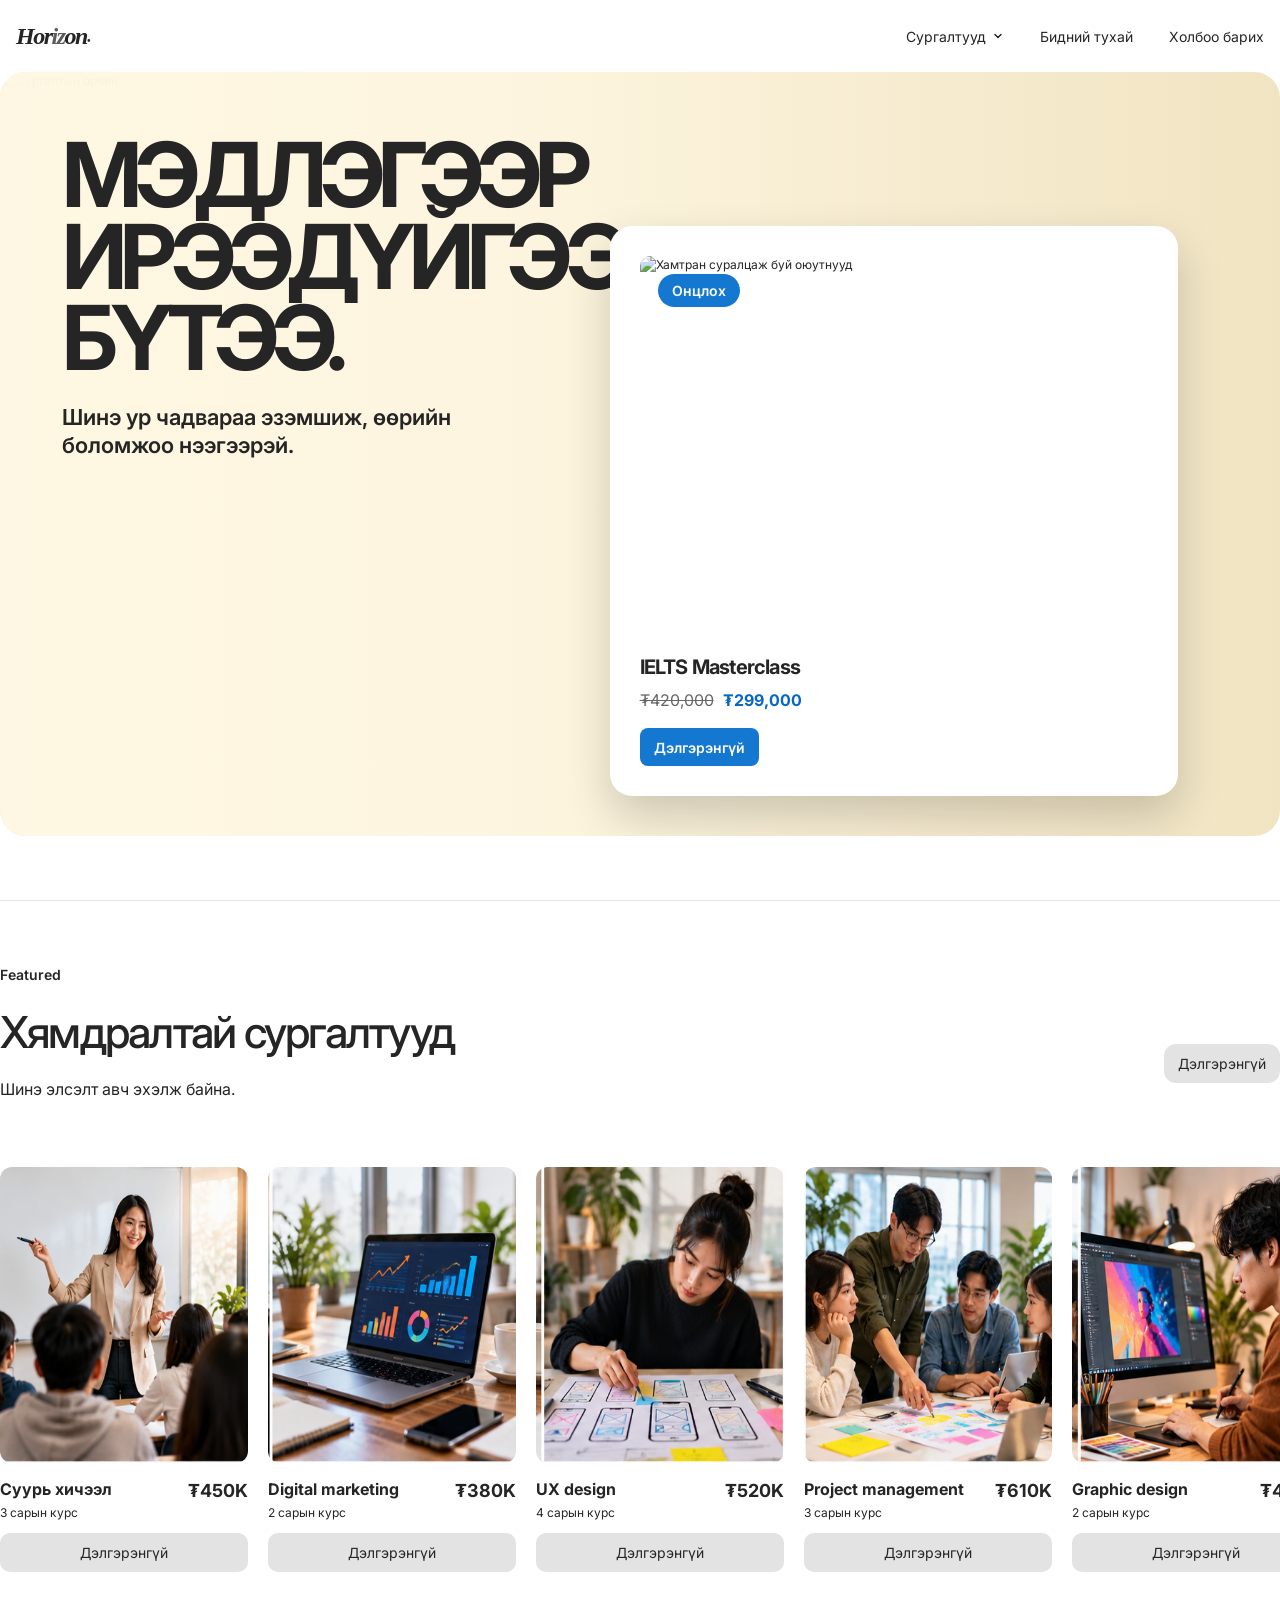
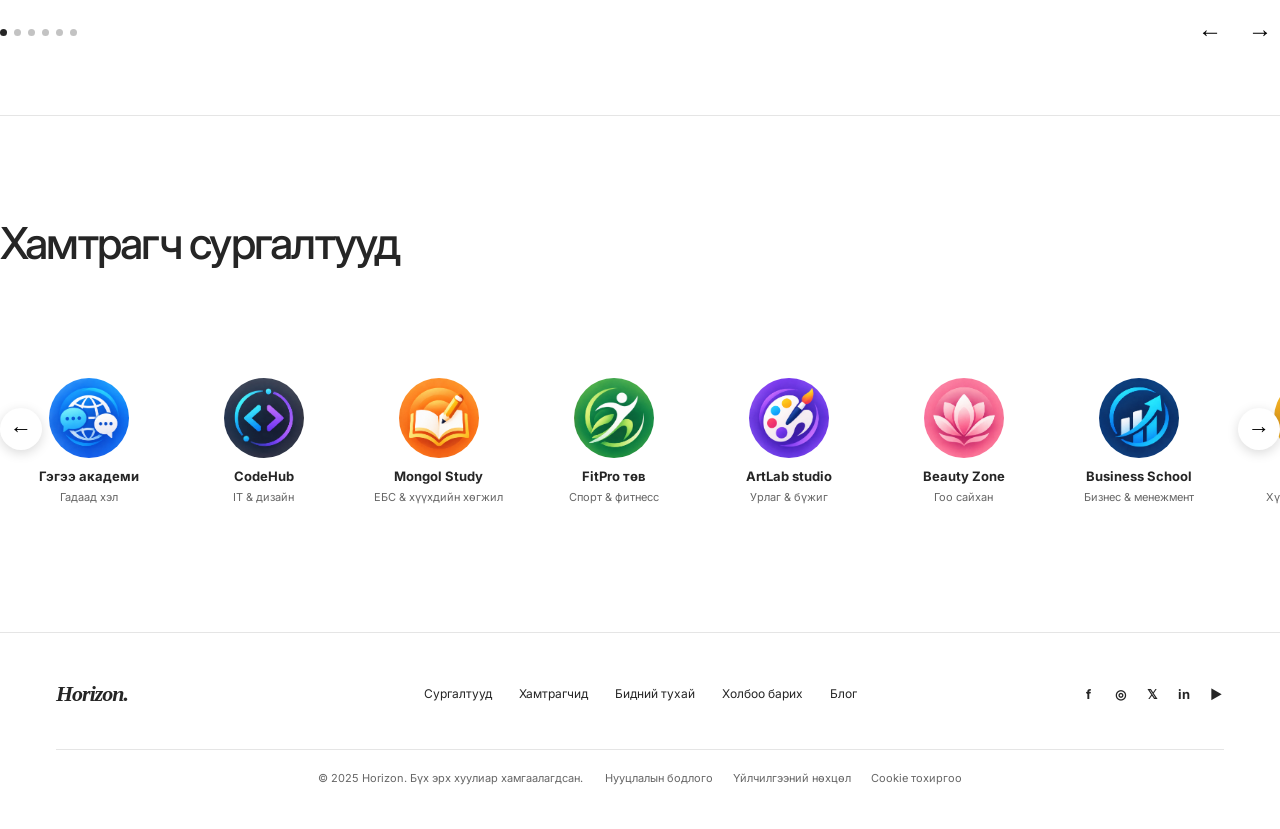
==== index.html @ f6ef5521 "2026-10-1 page2.3 хийв" ====
<!doctype html>
<html lang="mn">
  <head>
    <meta charset="UTF-8" />
    <meta name="viewport" content="width=device-width, initial-scale=1.0" />
    <link rel="preconnect" href="https://fonts.googleapis.com" />
    <link rel="preconnect" href="https://fonts.gstatic.com" crossorigin />
    <link href="https://fonts.googleapis.com/css2?family=Inter:wght@400;500;600;700&display=swap" rel="stylesheet" />
    <link rel="stylesheet" href="styles.css" />
    <title>Horizon — Сургалтын төв</title>
  </head>
  <body>
    <header class="site-header">
      <div class="header-inner">
        <a class="logo" href="#top">Hor<span>iz</span>on<span>•</span></a>
        <nav class="main-nav" aria-label="Үндсэн цэс">
          <div class="nav-dropdown">
            <button class="nav-dropdown__toggle" type="button" aria-expanded="false" aria-controls="course-menu">
              Сургалтууд
              <svg class="nav-dropdown__chevron" aria-hidden="true" viewBox="0 0 12 12" focusable="false">
                <path d="m3 4.5 3 3 3-3" />
              </svg>
            </button>
            <div id="course-menu" class="nav-dropdown__menu" hidden>
              <section class="menu-category"><h3><a href="foreign-languages.html">🌐 Гадаад хэл &amp; Боловсрол</a></h3><h4>Англи хэл</h4><a href="#courses">Ерөнхий &amp; ярианы англи хэл</a><a href="#courses">Академик: IELTS, TOEFL, SAT</a><a href="#courses">Бизнес &amp; ажлын байрны англи хэл</a><a href="#courses">Хүүхдийн англи хэл</a><h4>Солонгос хэл</h4><a href="#courses">Эхлэн суралцах &amp; ажиллах виз</a><a href="#courses">TOPIK шалгалтад бэлтгэх</a><a href="#courses">Ярианы практик</a><h4>Хятад, Япон &amp; Европ хэл</h4><a href="#courses">HSK 1–6, JLPT N5–N1</a><a href="#courses">Герман, Франц, Орос хэл</a><h4>Гадаадад суралцах зөвлөгөө</h4><a href="#courses">Тэтгэлэг, эссэ &amp; визний зөвлөгөө</a></section>
              <section class="menu-category"><h3>💻 Мэдээллийн технологи &amp; Дизайн</h3><h4>Програмчлал &amp; код бичих</h4><a href="#courses">Веб: HTML, CSS, JavaScript, React</a><a href="#courses">Python &amp; Backend хөгжүүлэлт</a><a href="#courses">Flutter, iOS, Android</a><h4>График &amp; UI/UX дизайн</h4><a href="#courses">UI/UX дизайн: Figma</a><a href="#courses">Photoshop, Illustrator</a><a href="#courses">Motion &amp; 2D/3D анимаци</a><h4>Дата &amp; хиймэл интеллект</h4><a href="#courses">Data Science &amp; дата шинжилгээ</a><a href="#courses">AI хэрэгслүүд &amp; prompt engineering</a><h4>Дижитал маркетинг</h4><a href="#courses">SMM, SEO &amp; контент маркетинг</a><a href="#courses">Meta, Google Ads</a></section>
              <section class="menu-category"><h3>💼 Хувь хүний хөгжил &amp; Бизнес</h3><h4>Бизнес &amp; менежмент</h4><a href="#courses">PMP, Agile төслийн менежмент</a><a href="#courses">Стартап &amp; стратеги</a><a href="#courses">Хүний нөөцийн менежмент</a><h4>Санхүү &amp; нягтлан бодох</h4><a href="#courses">Практик нягтлан бодох бүртгэл</a><a href="#courses">Татвар &amp; санхүүгийн шинжилгээ</a><a href="#courses">Хувь хүний санхүү</a><h4>Харилцаа &amp; бүтээмж</h4><a href="#courses">Илтгэх урлаг &amp; борлуулалт</a><a href="#courses">Хэлэлцээр &amp; манлайлал</a><a href="#courses">Цаг төлөвлөлт, ой тогтоолт</a><a href="#courses">Сэтгэл зүй &amp; стресс менежмент</a></section>
              <section class="menu-category"><h3>⚽ Спорт, фитнесс &amp; эрүүл мэнд</h3><h4>Фитнесс &amp; бие галбир</h4><a href="#courses">Бодибилдинг &amp; дасгалжуулагч</a><a href="#courses">Жин хасах &amp; зөв хооллолт</a><h4>Йог &amp; стречинг</h4><a href="#courses">Хата йог &amp; пилатес</a><a href="#courses">Сунгалт &amp; нурууны эрүүл мэнд</a><h4>Тулааны урлаг</h4><a href="#courses">Таеквондо, каратэ, жүдо</a><a href="#courses">Бокс &amp; кикбокс</a><h4>Усны ба агаарын спорт</h4><a href="#courses">Усанд сэлэлт: анхан ба дээд</a><a href="#courses">Балет &amp; иогийн хослол</a></section>
              <section class="menu-category"><h3>🎨 Урлаг, бүжиг &amp; хөгжим</h3><h4>Хөгжмийн зэмсэг</h4><a href="#courses">Төгөлдөр хуур &amp; гитар</a><a href="#courses">Морин хуур, укулеле, бөмбөр</a><h4>Бүжгийн сургалт</h4><a href="#courses">K-Pop, Hip-hop</a><a href="#courses">Сальса, бачата, гоод бүжиг</a><h4>Дүрслэх урлаг &amp; гар урлал</h4><a href="#courses">Уран зураг &amp; ваар урлал</a><a href="#courses">Гэрэл зураг &amp; видео монтаж</a><h4>Вокал &amp; тайзны урлаг</h4><a href="#courses">Дуулах, жүжиглэх, хөтлөх ур чадвар</a></section>
              <section class="menu-category"><h3>💄 Гоо сайхан &amp; нарийн мэргэжил</h3><h4>Гоо сайхан &amp; визэж</h4><a href="#courses">Make-up &amp; хувийн будалт</a><a href="#courses">Сормуус, хөмсөг, арьс арчилгаа</a><h4>Үс засалт &amp; маникюр</h4><a href="#courses">Эрэгтэй/эмэгтэй үсчин</a><a href="#courses">Маникюр, педикюр &amp; nail art</a><h4>Хоол үйлдвэрлэл</h4><a href="#courses">Тогооч, нарийн боов, бариста</a><h4>Нарийн мэргэшил &amp; техник</h4><a href="#courses">Авто механик &amp; загвар зохион байгуулалт</a><a href="#courses">Оёдол &amp; брэнд бүтээх</a></section>
            </div>
          </div>
          <a href="#partners">Бидний тухай</a>
          <a href="#footer">Холбоо барих</a>
        </nav>
        <button class="mobile-menu" aria-label="Цэс нээх" aria-expanded="false">☰</button>
      </div>
    </header>
    <main id="top">
      <section class="hero-header page-section">
        <div class="hero-header__frame">
          <img class="hero-header__background" src="https://images.unsplash.com/photo-1509062522246-3755977927d7?auto=format&fit=crop&w=1800&q=85" alt="Сургалтын орчин" />
          <div class="hero-header__copy"><h1>МЭДЛЭГЭЭР<br />ИРЭЭДҮЙГЭЭ<br />БҮТЭЭ.</h1><p>Шинэ ур чадвараа эзэмшиж, өөрийн боломжоо нээгээрэй.</p></div>
          <article class="hero-course-card"><div class="hero-course-card__tag">Онцлох</div><img src="https://images.unsplash.com/photo-1523240795612-9a054b0db644?auto=format&fit=crop&w=680&q=85" alt="Хамтран суралцаж буй оюутнууд" /><h2>IELTS Masterclass</h2><p><s>₮420,000</s> <strong>₮299,000</strong></p><a class="primary-button" href="#courses">Дэлгэрэнгүй</a></article>
        </div>
      </section>
      <section id="courses" class="courses page-section">
        <div class="section-intro"><span>Featured</span><h2>Хямдралтай сургалтууд</h2><p>Шинэ элсэлт авч эхэлж байна.</p></div>
        <a class="view-all" href="#footer">Дэлгэрэнгүй</a>
        <div class="course-carousel" aria-label="Хямдралтай сургалтууд">
          <div class="course-grid">
          <article class="course-card"><div class="course-image course-image--foundation" role="img" aria-label="Суурь хичээлийн зураг"></div><div class="course-info"><h3>Суурь хичээл</h3><strong>₮450K</strong><p>3 сарын курс</p></div><a href="#footer">Дэлгэрэнгүй</a></article>
          <article class="course-card"><div class="course-image course-image--marketing" role="img" aria-label="Дижитал маркетингийн зураг"></div><div class="course-info"><h3>Digital marketing</h3><strong>₮380K</strong><p>2 сарын курс</p></div><a href="#footer">Дэлгэрэнгүй</a></article>
          <article class="course-card"><div class="course-image course-image--ux" role="img" aria-label="UX дизайны зураг"></div><div class="course-info"><h3>UX design</h3><strong>₮520K</strong><p>4 сарын курс</p></div><a href="#footer">Дэлгэрэнгүй</a></article>
          <article class="course-card"><div class="course-image course-image--project" role="img" aria-label="Төслийн менежментийн зураг"></div><div class="course-info"><h3>Project management</h3><strong>₮610K</strong><p>3 сарын курс</p></div><a href="#footer">Дэлгэрэнгүй</a></article>
          <article class="course-card"><div class="course-image course-image--graphic" role="img" aria-label="График дизайны зураг"></div><div class="course-info"><h3>Graphic design</h3><strong>₮420K</strong><p>2 сарын курс</p></div><a href="#footer">Дэлгэрэнгүй</a></article>
          <article class="course-card"><div class="course-image course-image--web" role="img" aria-label="Веб хөгжүүлэлтийн зураг"></div><div class="course-info"><h3>Web development</h3><strong>₮550K</strong><p>3 сарын курс</p></div><a href="#footer">Дэлгэрэнгүй</a></article>
          <article class="course-card"><div class="course-image course-image--toefl" role="img" aria-label="TOEFL бэлтгэлийн зураг"></div><div class="course-info"><h3>TOEFL preparation</h3><strong>₮460K</strong><p>2 сарын курс</p></div><a href="#footer">Дэлгэрэнгүй</a></article>
          <article class="course-card"><div class="course-image course-image--topik" role="img" aria-label="TOPIK солонгос хэлний зураг"></div><div class="course-info"><h3>TOPIK Korean</h3><strong>₮390K</strong><p>3 сарын курс</p></div><a href="#footer">Дэлгэрэнгүй</a></article>
          <article class="course-card"><div class="course-image course-image--finance" role="img" aria-label="Бизнес санхүүгийн зураг"></div><div class="course-info"><h3>Business finance</h3><strong>₮480K</strong><p>2 сарын курс</p></div><a href="#footer">Дэлгэрэнгүй</a></article>
          <article class="course-card"><div class="course-image course-image--motion" role="img" aria-label="Motion дизайны зураг"></div><div class="course-info"><h3>Motion design</h3><strong>₮530K</strong><p>4 сарын курс</p></div><a href="#footer">Дэлгэрэнгүй</a></article>
          </div>
        </div>
        <div class="course-controls"><div class="course-dots" aria-label="Слайдын төлөв"><button class="is-active" aria-label="1-р хуудас"></button><button aria-label="2-р хуудас"></button><button aria-label="3-р хуудас"></button><button aria-label="4-р хуудас"></button><button aria-label="5-р хуудас"></button><button aria-label="6-р хуудас"></button></div><div><button class="course-arrow" data-direction="previous" aria-label="Өмнөх сургалтууд">←</button><button class="course-arrow" data-direction="next" aria-label="Дараагийн сургалтууд">→</button></div></div>
      </section>
      <section id="partners" class="partners page-section">
        <div class="partner-heading"><h2>Хамтрагч сургалтууд</h2></div>
        <div class="partner-carousel" aria-label="Манай багш нар">
          <div class="partner-track">
            <article class="partner-card"><div class="partner-card__logo logo--gegee" role="img" aria-label="Гэгээ академийн лого"></div><h3>Гэгээ академи</h3><p>Гадаад хэл</p></article>
            <article class="partner-card"><div class="partner-card__logo logo--code" role="img" aria-label="CodeHub лого"></div><h3>CodeHub</h3><p>IT &amp; дизайн</p></article>
            <article class="partner-card"><div class="partner-card__logo logo--study" role="img" aria-label="Mongol Study лого"></div><h3>Mongol Study</h3><p>ЕБС &amp; хүүхдийн хөгжил</p></article>
            <article class="partner-card"><div class="partner-card__logo logo--fit" role="img" aria-label="FitPro төвийн лого"></div><h3>FitPro төв</h3><p>Спорт &amp; фитнесс</p></article>
            <article class="partner-card"><div class="partner-card__logo logo--art" role="img" aria-label="ArtLab studio лого"></div><h3>ArtLab studio</h3><p>Урлаг &amp; бүжиг</p></article>
            <article class="partner-card"><div class="partner-card__logo logo--beauty" role="img" aria-label="Beauty Zone лого"></div><h3>Beauty Zone</h3><p>Гоо сайхан</p></article>
            <article class="partner-card"><div class="partner-card__logo logo--business" role="img" aria-label="Business School лого"></div><h3>Business School</h3><p>Бизнес &amp; менежмент</p></article>
            <article class="partner-card"><div class="partner-card__logo logo--edu" role="img" aria-label="Edu Plus лого"></div><h3>Edu Plus</h3><p>Хүүхдийн хөгжил</p></article>
            <article class="partner-card"><div class="partner-card__logo logo--gegee" role="img" aria-label="Language House лого"></div><h3>Language House</h3><p>Гадаад хэл</p></article>
            <article class="partner-card"><div class="partner-card__logo logo--code" role="img" aria-label="Digital Skills лого"></div><h3>Digital Skills</h3><p>Мэдээллийн технологи</p></article>
            <article class="partner-card"><div class="partner-card__logo logo--fit" role="img" aria-label="Fit Academy лого"></div><h3>Fit Academy</h3><p>Эрүүл мэнд &amp; фитнесс</p></article>
            <article class="partner-card"><div class="partner-card__logo logo--art" role="img" aria-label="Music Lab лого"></div><h3>Music Lab</h3><p>Хөгжим &amp; урлаг</p></article>
          </div>
          <button class="partner-arrow" data-direction="previous" aria-label="Өмнөх багш нар">←</button>
          <button class="partner-arrow partner-arrow--next" data-direction="next" aria-label="Дараагийн багш нар">→</button>
        </div>
      </section>
    </main>
    <footer id="footer" class="footer">
      <div class="footer-main">
        <a class="footer-logo" href="#top">Horizon.</a>
        <nav class="footer-nav" aria-label="Footer navigation">
          <a href="#courses">Сургалтууд</a>
          <a href="#partners">Хамтрагчид</a>
          <a href="#top">Бидний тухай</a>
          <a href="#footer">Холбоо барих</a>
          <a href="#courses">Блог</a>
        </nav>
        <div class="footer-socials" aria-label="Social холбоосууд">
          <a href="#footer" aria-label="Facebook">f</a>
          <a href="#footer" aria-label="Instagram">◎</a>
          <a href="#footer" aria-label="X">𝕏</a>
          <a href="#footer" aria-label="LinkedIn">in</a>
          <a href="#footer" aria-label="YouTube">▶</a>
        </div>
      </div>
      <div class="footer-bottom">
        <span>© 2025 Horizon. Бүх эрх хуулиар хамгаалагдсан.</span>
        <div><a href="#footer">Нууцлалын бодлого</a><a href="#footer">Үйлчилгээний нөхцөл</a><a href="#footer">Cookie тохиргоо</a></div>
      </div>
    </footer>
    <script src="script.js"></script>
  </body>
</html>
---- styles.css ----
:root {
  --blue: #1478d0;
  --ink: #252525;
  --muted: #666;
  --page: #fff;
  --surface: #fff;
  --divider: #e5e5e5;
}

* { box-sizing: border-box; }
html { scroll-behavior: smooth; }
body { margin: 0; background: var(--page); color: var(--ink); font: 12px/1.5 Inter, Arial, sans-serif; }
a { color: inherit; text-decoration: none; }

.site-header { height: 72px; background: #fff; color: var(--ink); }
.header-inner, .page-section { max-width: 1440px; margin: 0 auto; }
.header-inner { display: flex; align-items: center; justify-content: space-between; height: 100%; padding: 0 16px; }
.logo { font-family: Georgia, serif; font-size: 24px; font-style: italic; font-weight: 700; letter-spacing: -1.5px; }.logo span:first-of-type { opacity: .75; }.logo span:last-child { font-size: 10px; }
.main-nav { display: flex; align-items: center; gap: 36px; font-size: 14px; }.main-nav span { margin-left: 6px; }
.nav-dropdown { position: relative; }.nav-dropdown__toggle { display: inline-flex; align-items: center; gap: 6px; border: 0; padding: 0; background: transparent; color: inherit; font: inherit; cursor: pointer; }.nav-dropdown__chevron { width: 12px; height: 12px; fill: none; stroke: currentColor; stroke-linecap: round; stroke-linejoin: round; stroke-width: 1.5; transition: transform .2s ease; }.nav-dropdown__toggle[aria-expanded="true"] .nav-dropdown__chevron { transform: rotate(180deg); }.nav-dropdown__menu { position: absolute; top: 100%; right: -220px; z-index: 10; display: grid; grid-template-columns: minmax(290px, 1fr); gap: 16px; width: min(420px, calc(100vw - 32px)); margin-top: 10px; padding: 28px; border-radius: 16px; background: #fff; color: var(--ink); box-shadow: 0 18px 42px rgb(0 0 0 / 18%); }.menu-category h3 { margin: 0; font-size: 15px; line-height: 1.35; }.menu-category h3 a { display: block; }.menu-category h4, .menu-category > a { display: none; }.menu-category h3:hover { color: var(--blue); cursor: pointer; }
.nav-dropdown__menu[hidden] { display: none !important; }
.mobile-menu { display: none; border: 0; background: transparent; color: #fff; font-size: 20px; }

.page-section { padding-right: 80px; padding-left: 80px; }
.hero-header { min-height: 764px; padding-top: 0; padding-bottom: 0; border: 0; }.hero-header.page-section { max-width: 1440px; padding-right: 0; padding-left: 0; border: 0; }.hero-header__frame { position: relative; display: block; min-height: 764px; max-width: none; margin: 0; overflow: hidden; border-radius: 26px; background: #f2e5c5; }.hero-header__background { position: absolute; inset: 0; width: 100%; height: 100%; object-fit: cover; opacity: .4; filter: saturate(.65) brightness(1.12); }.hero-header__frame::after { position: absolute; inset: 0; background: linear-gradient(90deg, rgb(255 248 228 / 96%) 0%, rgb(255 248 228 / 81%) 42%, rgb(255 248 228 / 34%) 72%, rgb(229 220 177 / 12%) 100%); content: ''; }.hero-header__copy { position: relative; z-index: 1; display: flex; flex-direction: column; justify-content: flex-start; align-items: flex-start; min-height: 764px; max-width: 840px; padding: 62px; }
h1 { max-width: 760px; margin: 0; font-size: clamp(72px, 7vw, 112px); font-weight: 700; line-height: .91; letter-spacing: -.075em; }h2 { margin: 5px 0 4px; font-size: 26px; letter-spacing: -.04em; }
.hero-header__copy p { max-width: 505px; margin: 24px 0; color: var(--ink); font-size: 22px; font-weight: 600; line-height: 1.3; }.primary-button, .text-button { display: inline-flex; height: 38px; align-items: center; padding: 0 14px; border-radius: 8px; font-size: 14px; font-weight: 600; }.primary-button { background: #1478d0; color: #fff; }.text-button { margin-left: 8px; background: #e1e1e1; }.hero-course-card { position: absolute; z-index: 2; top: 154px; right: 8%; width: 568px; padding: 30px; border-radius: 22px; background: #fff; box-shadow: 0 20px 45px rgb(0 0 0 / 18%); }.hero-course-card__tag { position: absolute; z-index: 1; top: 48px; left: 48px; padding: 6px 14px; border-radius: 999px; background: #1478d0; color: #fff; font-size: 14px; font-weight: 600; }.hero-course-card img { display: block; width: 100%; height: 378px; border-radius: 10px; object-fit: cover; }.hero-course-card h2 { margin: 18px 0 6px; font-size: 20px; font-weight: 700; }.hero-course-card p { margin: 0 0 16px; font-size: 16px; }.hero-course-card s { margin-right: 5px; color: #666; }.hero-course-card strong { color: #0767c5; }

.courses { position: relative; max-width: 1440px; padding: 128px 0 128px; overflow: hidden; }.courses::before, .courses::after { position: absolute; right: 0; left: 0; border-top: 1px solid var(--divider); content: ''; }.courses::before { top: 64px; }.courses::after { bottom: 64px; }.section-intro span { font-size: 14px; font-weight: 600; }.section-intro h2 { margin: 14px 0 12px; font-size: 44px; font-weight: 500; }.section-intro p { margin: 0; color: var(--ink); font-size: 16px; }.view-all { position: absolute; top: 208px; right: 0; padding: 9px 14px; border-radius: 12px; background: #e3e3e3; font-size: 14px; }
.course-carousel { margin-top: 66px; overflow: hidden; }.course-grid { display: flex; gap: 20px; width: max-content; transition: transform .45s ease; }.course-card { flex: 0 0 248px; overflow: hidden; border-radius: 0; background: transparent; }.course-image { height: 296px; border-radius: 12px; background-color: #d7d7d7; background-image: url('assets/course-thumbnails.png'); background-repeat: no-repeat; background-size: 500% 200%; }.course-image--foundation { background-position: 0 0; }.course-image--marketing { background-position: 25% 0; }.course-image--ux { background-position: 50% 0; }.course-image--project { background-position: 75% 0; }.course-image--graphic { background-position: 100% 0; }.course-image--web { background-position: 0 100%; }.course-image--toefl { background-position: 25% 100%; }.course-image--topik { background-position: 50% 100%; }.course-image--finance { background-position: 75% 100%; }.course-image--motion { background-position: 100% 100%; }.course-info { position: relative; padding: 14px 0 8px; }.course-info h3 { margin: 0; font-size: 16px; }.course-info strong { position: absolute; top: 14px; right: 0; font-size: 18px; }.course-info p { margin: 3px 0; color: var(--ink); font-size: 12px; }.course-card > a { display: block; padding: 9px; border-radius: 10px; background: #e3e3e3; text-align: center; font-size: 14px; }
.course-controls { display: flex; align-items: center; justify-content: space-between; margin-top: 40px; }.course-dots { display: flex; gap: 7px; }.course-dots button { width: 7px; height: 7px; padding: 0; border: 0; border-radius: 50%; background: #c3c3c3; cursor: pointer; }.course-dots button.is-active { background: var(--ink); }.course-arrow { width: 40px; height: 40px; margin-left: 10px; border: 0; border-radius: 8px; background: var(--surface); font-size: 24px; cursor: pointer; }

.partners { max-width: 1440px; padding: 0 0 105px; }.partner-heading { padding: 16px 0 20px; }.partner-heading h2 { margin: 14px 0 12px; font-size: 44px; font-weight: 500; letter-spacing: -.04em; }.partner-carousel { position: relative; margin-top: 66px; overflow: hidden; }.partner-track { display: flex; gap: 30px; width: max-content; padding: 4px 16px 22px; transition: transform .4s ease; }.partner-card { display: flex; flex: 0 0 116px; flex-direction: column; align-items: center; text-align: center; }.partner-card__logo { width: 80px; height: 80px; border-radius: 50%; background-image: url('assets/partner-logos.png'); background-repeat: no-repeat; background-size: 400% 200%; }.logo--gegee { background-position: 0 0; }.logo--code { background-position: 33.333% 0; }.logo--study { background-position: 66.667% 0; }.logo--fit { background-position: 100% 0; }.logo--art { background-position: 0 100%; }.logo--beauty { background-position: 33.333% 100%; }.logo--business { background-position: 66.667% 100%; }.logo--edu { background-position: 100% 100%; }.partner-card h3 { width: 145px; margin: 9px 0 2px; overflow: hidden; font-size: 13px; font-weight: 700; text-overflow: ellipsis; white-space: nowrap; }.partner-card p { width: 145px; margin: 0; overflow: hidden; color: #666; font-size: 11px; text-overflow: ellipsis; white-space: nowrap; }.partner-arrow { position: absolute; top: 34px; left: 0; display: grid; width: 42px; height: 42px; place-items: center; border: 0; border-radius: 50%; background: #fff; box-shadow: 0 3px 12px rgb(0 0 0 / 15%); font-size: 22px; cursor: pointer; }.partner-arrow--next { right: 0; left: auto; }

.footer { max-width: 1440px; margin: 0 auto 14px; padding: 48px 56px 28px; border-top: 1px solid var(--divider); background: var(--surface); }.footer-main { display: grid; grid-template-columns: 1fr auto 1fr; align-items: center; gap: 36px; }.footer-logo { justify-self: start; font: italic 700 22px Georgia, serif; letter-spacing: -1px; }.footer-nav, .footer-socials { display: flex; align-items: center; gap: 27px; }.footer-nav { justify-content: center; font-size: 12px; }.footer-socials { justify-content: flex-end; gap: 16px; }.footer-socials a { display: grid; width: 16px; height: 16px; place-items: center; font-size: 13px; font-weight: 700; line-height: 1; }.footer-bottom { display: flex; align-items: center; justify-content: center; gap: 22px; margin-top: 42px; padding-top: 20px; border-top: 1px solid var(--divider); color: var(--muted); font-size: 11px; }.footer-bottom div { display: flex; gap: 20px; }

@media (max-width: 760px) { .page-section { padding-right: 20px; padding-left: 20px; }.main-nav { display: none; }.main-nav.is-open { position: absolute; top: 72px; left: 0; right: 0; z-index: 3; display: flex; flex-direction: column; align-items: stretch; padding: 16px; background: #fff; color: var(--ink); box-shadow: 0 10px 20px rgb(0 0 0 / 8%); }.main-nav.is-open .nav-dropdown__menu { position: static; display: grid; grid-template-columns: 1fr; width: 100%; max-height: 60vh; margin-top: 10px; padding: 18px; }.mobile-menu { display: block; color: var(--ink); }.hero-header { min-height: 0; padding-top: 24px; padding-bottom: 48px; }.hero-header__frame { min-height: 720px; }.hero-header__copy { min-height: 0; padding: 40px 28px; }h1 { font-size: 48px; }.hero-course-card { top: 355px; right: 20px; left: 20px; width: auto; }.hero-course-card img { height: 150px; }.courses { padding-top: 60px; }.section-intro h2 { font-size: 34px; }.view-all { top: 135px; right: 20px; }.course-carousel { margin-top: 50px; }.course-card { flex-basis: min(82vw, 280px); }.course-image { height: 290px; }.partner-grid { grid-template-columns: 1fr; }.partners { padding-top: 65px; padding-bottom: 65px; }.footer { margin: 0; padding: 38px 25px 28px; }.footer-main { grid-template-columns: 1fr; align-items: start; gap: 28px; }.footer-logo, .footer-nav, .footer-socials { justify-self: start; }.footer-nav { flex-direction: column; align-items: flex-start; gap: 13px; }.footer-socials { gap: 18px; }.footer-bottom { align-items: flex-start; justify-content: flex-start; margin-top: 30px; text-align: left; }.footer-bottom div { flex-wrap: wrap; gap: 10px 16px; } }

@media (max-width: 760px) { .hero-header.page-section { padding-right: 20px; padding-left: 20px; } }

@media (max-width: 760px) { .courses { padding-right: 20px; padding-left: 20px; }.view-all { right: 20px; } }

@media (max-width: 760px) { .partners { padding: 60px 20px 128px; }.partner-heading h2 { font-size: 34px; }.partner-carousel { margin-top: 50px; } }

/* Foreign-language course catalogue */
.catalog-page { background: #f6f7f8; }.catalog-page .site-header { background: #fff; color: var(--ink); }.catalog-page .logo { color: inherit; }.catalog-container { width: min(1120px, calc(100% - 40px)); margin: 0 auto; }.catalog-heading { padding: 22px 0 28px; background: #f6f7f8; }.breadcrumbs { display: flex; gap: 9px; align-items: center; color: #63849d; font-size: 13px; }.breadcrumbs strong { color: var(--ink); }.breadcrumbs .breadcrumb-parent { color: #63849d; font-weight: 400; }.breadcrumbs .breadcrumb-parent[aria-current="page"] { color: var(--ink); font-weight: 700; }.catalog-heading h1 { margin: 14px 0 20px; font-size: 34px; font-weight: 500; letter-spacing: -.04em; line-height: 1.15; }.catalog-heading h1 span { color: #798696; font-weight: 400; letter-spacing: -.02em; }.catalog-category-nav { display: grid; grid-template-columns: repeat(4, 1fr); gap: 28px; }.catalog-category-nav[hidden] { display: none; }.catalog-category-nav div { display: grid; align-content: start; gap: 9px; }.catalog-category-nav a { color: var(--ink); font-size: 13px; line-height: 1.35; }.catalog-category-nav .category-count { color: #798696; font-weight: 400; }.catalog-category-nav a:hover { color: var(--blue); }.catalog-content { min-height: 900px; padding: 64px 0 100px; }.catalog-kicker { font-size: 12px; font-weight: 600; }.catalog-content h2 { margin: 10px 0 26px; font-size: 30px; font-weight: 500; }.catalog-layout { display: grid; grid-template-columns: 265px minmax(0, 1fr); gap: 28px; align-items: start; }.course-filters { padding: 18px; border: 1px solid #d9dce0; border-radius: 10px; background: #fff; box-shadow: 0 2px 8px rgb(0 0 0 / 4%); }.filter-title { display: flex; justify-content: space-between; align-items: center; margin-bottom: 14px; font-size: 14px; }.filter-title button { border: 0; background: transparent; font-size: 20px; cursor: pointer; }.filter-search { display: flex; align-items: center; gap: 8px; padding: 6px 9px; border: 1px solid #d4d9df; border-radius: 5px; color: #67717b; }.filter-search input { width: 100%; border: 0; outline: 0; font: inherit; }.course-filters fieldset { display: grid; gap: 5px; margin: 16px 0 0; padding: 0; border: 0; }.course-filters .filter-group { padding-top: 2px; border-top: 1px solid #edf0f2; }.course-filters .filter-group:first-of-type { padding-top: 0; border-top: 0; }.course-filters legend { margin-bottom: 6px; font-size: 12px; font-weight: 700; }.course-filters label { color: #30363b; font-size: 12px; }.course-filters input[type="checkbox"] { margin: 0 6px 0 0; accent-color: var(--blue); }.price-range { display: flex; justify-content: space-between; font-size: 11px; }.range { width: 100%; accent-color: var(--blue); }.filter-button { width: 100%; margin-top: 18px; padding: 8px; border: 0; border-radius: 5px; background: var(--blue); color: #fff; font-weight: 600; cursor: pointer; }.catalog-results { display: grid; gap: 14px; }.catalog-course-card { display: grid; grid-template-columns: 170px minmax(0, 1fr); gap: 18px; padding: 14px; border: 1px solid #d9dce0; border-radius: 10px; background: #fff; box-shadow: 0 2px 8px rgb(0 0 0 / 4%); cursor: pointer; }.catalog-course-card[hidden] { display: none; }.catalog-course-card > img { width: 170px; height: 142px; border-radius: 6px; object-fit: cover; }.catalog-card__body { min-width: 0; }.catalog-card__body h3 { margin: 2px 0 6px; font-size: 18px; line-height: 1.2; }.provider, .course-meta, .rating { margin: 0 0 5px; font-size: 12px; }.provider { color: #555; }.rating { color: #e4aa22; letter-spacing: 1px; }.rating span { color: #333; letter-spacing: 0; }.course-meta { color: #495057; }.course-action { display: flex; justify-content: space-between; align-items: center; gap: 14px; margin-top: 12px; }.course-action a { padding: 8px 40px; border-radius: 5px; background: var(--blue); color: #fff; font-weight: 600; }.course-action strong { font-size: 14px; white-space: nowrap; }.pagination { display: flex; justify-content: center; align-items: center; gap: 7px; margin-top: 16px; }.pagination[hidden] { display: none; }.pagination button { min-width: 30px; padding: 6px 9px; border: 1px solid #d6dadd; border-radius: 5px; background: #fff; cursor: pointer; }.pagination button:disabled { color: #9da5ad; cursor: default; }.pagination .is-current { border-color: #668aad; background: #eaf2fa; }.sr-only { position: absolute; width: 1px; height: 1px; overflow: hidden; clip: rect(0, 0, 0, 0); white-space: nowrap; }

@media (max-width: 760px) { .catalog-page .main-nav { display: none; }.catalog-heading { padding: 26px 0; }.catalog-heading h1 { font-size: 29px; }.catalog-category-nav { grid-template-columns: 1fr 1fr; gap: 18px; }.catalog-category-nav a { font-size: 12px; }.catalog-content { padding: 42px 0 70px; }.catalog-content h2 { font-size: 27px; }.catalog-layout { grid-template-columns: 1fr; }.course-filters { order: 0; }.catalog-course-card { grid-template-columns: 1fr; gap: 13px; }.catalog-course-card > img { width: 100%; height: 190px; }.catalog-card__body h3 { font-size: 17px; }.course-action a { padding-right: 20px; padding-left: 20px; } }

/* Course detail */
.detail-page { background: #f6f7f8; }.detail-container { width: min(1120px, calc(100% - 40px)); margin: 0 auto; }.detail-heading { padding: 26px 0 28px; background: #fff; }.detail-heading h1 { margin: 12px 0 0; font-size: 34px; font-weight: 500; letter-spacing: -.04em; }.detail-content { padding: 48px 0 92px; }.detail-layout { display: grid; grid-template-columns: minmax(0, 1fr) 250px; gap: 20px; align-items: start; }.course-gallery { overflow: hidden; border-radius: 10px; }.course-gallery__main { display: block; width: 100%; height: 440px; object-fit: cover; }.course-gallery__thumbs { display: grid; grid-template-columns: repeat(4, 1fr); gap: 8px; margin-top: 10px; }.course-gallery__thumbs img { width: 100%; height: 84px; border-radius: 6px; object-fit: cover; }.course-specs { margin: 22px 0; padding: 14px; border: 1px solid #d9dce0; border-radius: 10px; background: #fff; }.course-specs div { display: grid; grid-template-columns: 150px 1fr; gap: 12px; padding: 6px 0; border-bottom: 1px solid #e8ebee; font-size: 13px; }.course-specs div:last-child { border-bottom: 0; }.course-specs dt { font-weight: 700; }.course-specs dd { margin: 0; }.course-description { max-width: 740px; }.course-description h2 { margin: 0 0 10px; font-size: 24px; }.course-description p { margin: 8px 0; font-size: 14px; line-height: 1.55; }.detail-sidebar { display: grid; gap: 12px; }.detail-price-card, .provider-card { padding: 16px; border: 1px solid #d9dce0; border-radius: 10px; background: #fff; }.detail-price-card { display: grid; gap: 9px; }.detail-price-card > strong { font-size: 22px; }.detail-price-card small { font-size: 13px; font-weight: 500; }.detail-price-card a { display: block; padding: 9px; border-radius: 6px; color: #fff; text-align: center; font-weight: 600; }.detail-call { background: #db3c34; }.detail-register { background: var(--blue); }.provider-card h2 { margin: 0; font-size: 18px; }.provider-card > p { font-size: 12px; line-height: 1.5; }.provider-mark { display: grid; width: 58px; height: 58px; margin: 14px 0; place-items: center; border-radius: 50%; background: #e6f0fb; color: var(--blue); font-size: 20px; font-weight: 700; }.provider-stats { display: grid; grid-template-columns: 1fr 1fr; gap: 10px; padding: 12px 0; border-top: 1px solid #e5e8eb; }.provider-stats span { display: grid; font-size: 10px; }.provider-stats b { font-size: 18px; }.provider-progress { display: grid; gap: 5px; font-size: 11px; }.provider-progress i { height: 6px; overflow: hidden; border-radius: 99px; background: #e7eaf0; }.provider-progress b { display: block; width: 88%; height: 100%; background: var(--blue); }.provider-card > a { display: block; margin-top: 14px; padding: 8px; border: 1px solid #ced5dc; border-radius: 6px; text-align: center; font-weight: 600; }

@media (max-width: 760px) { .detail-page .main-nav { display: none; }.detail-heading h1 { font-size: 29px; }.detail-content { padding: 30px 0 62px; }.detail-layout { grid-template-columns: 1fr; }.course-gallery__main { height: 280px; }.course-gallery__thumbs img { height: 58px; }.course-specs div { grid-template-columns: 1fr; gap: 2px; }.detail-sidebar { grid-row: 1; }.course-description h2 { font-size: 22px; } }
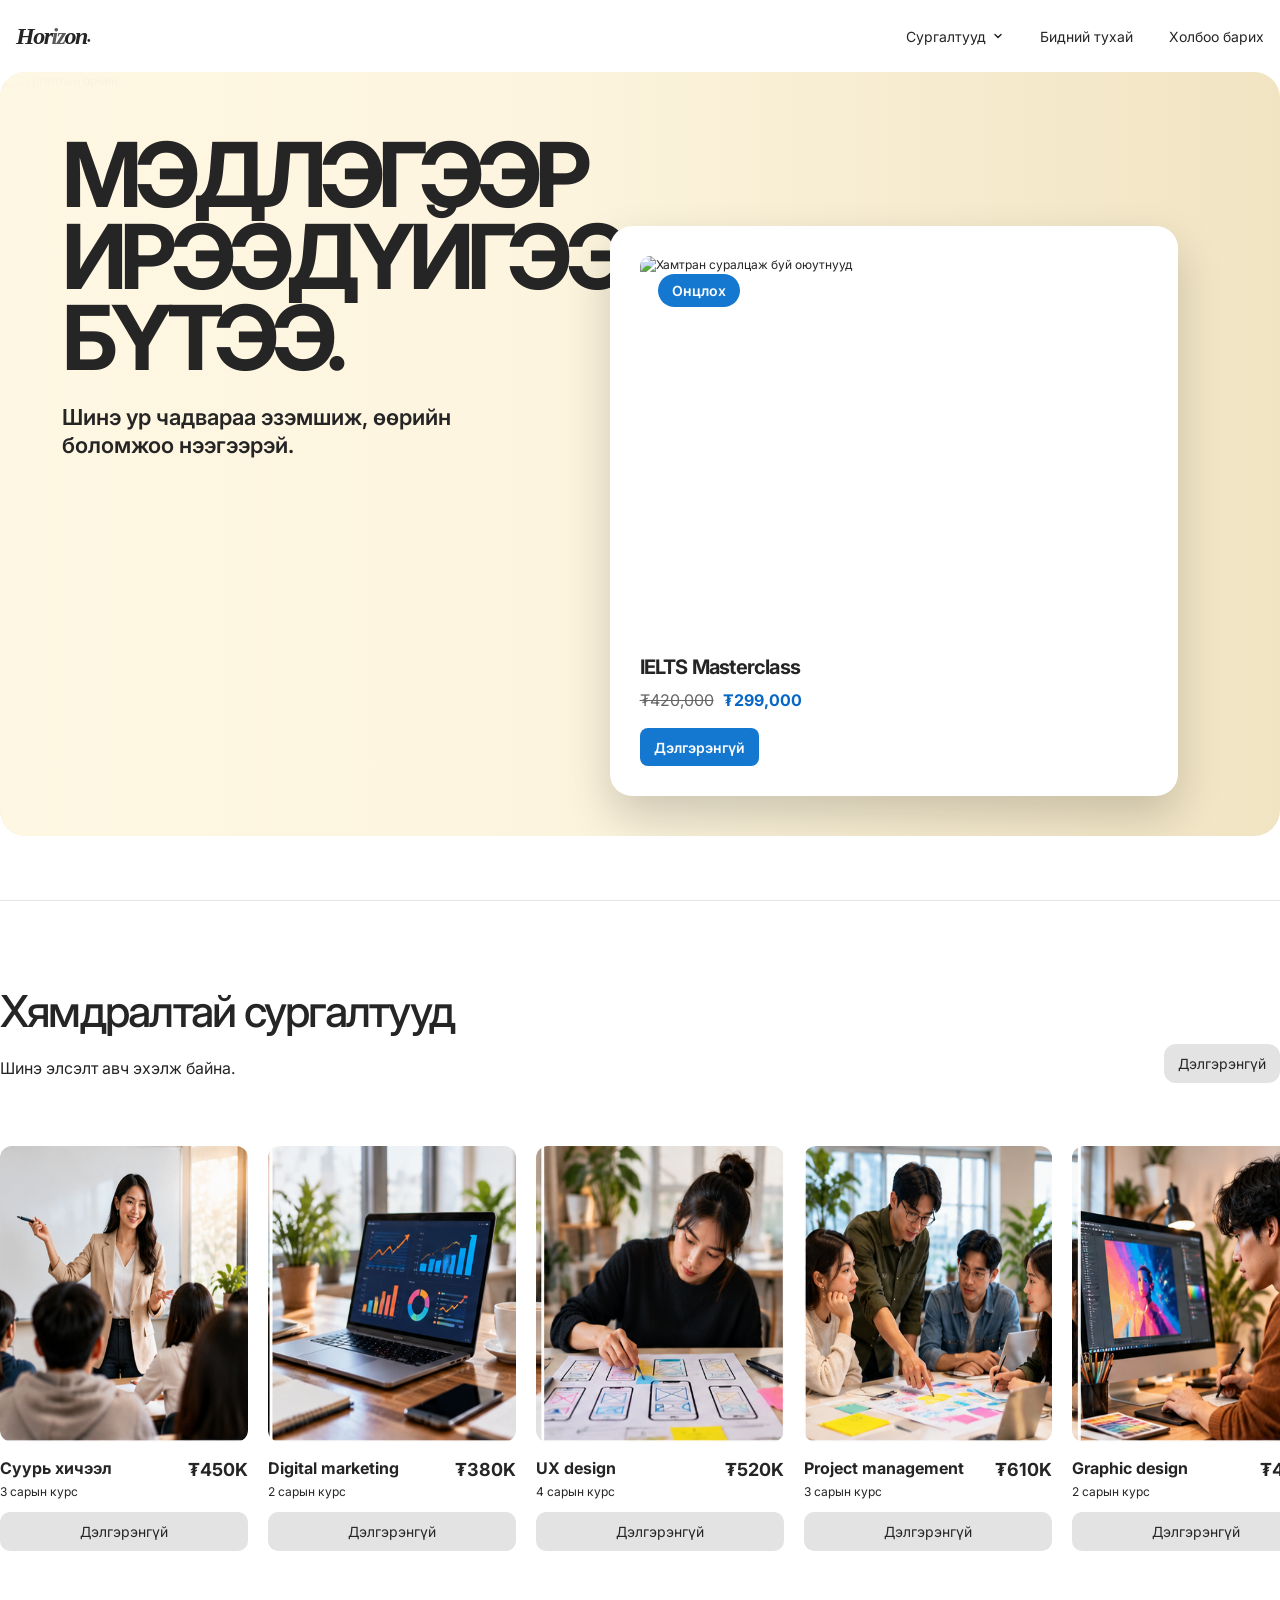
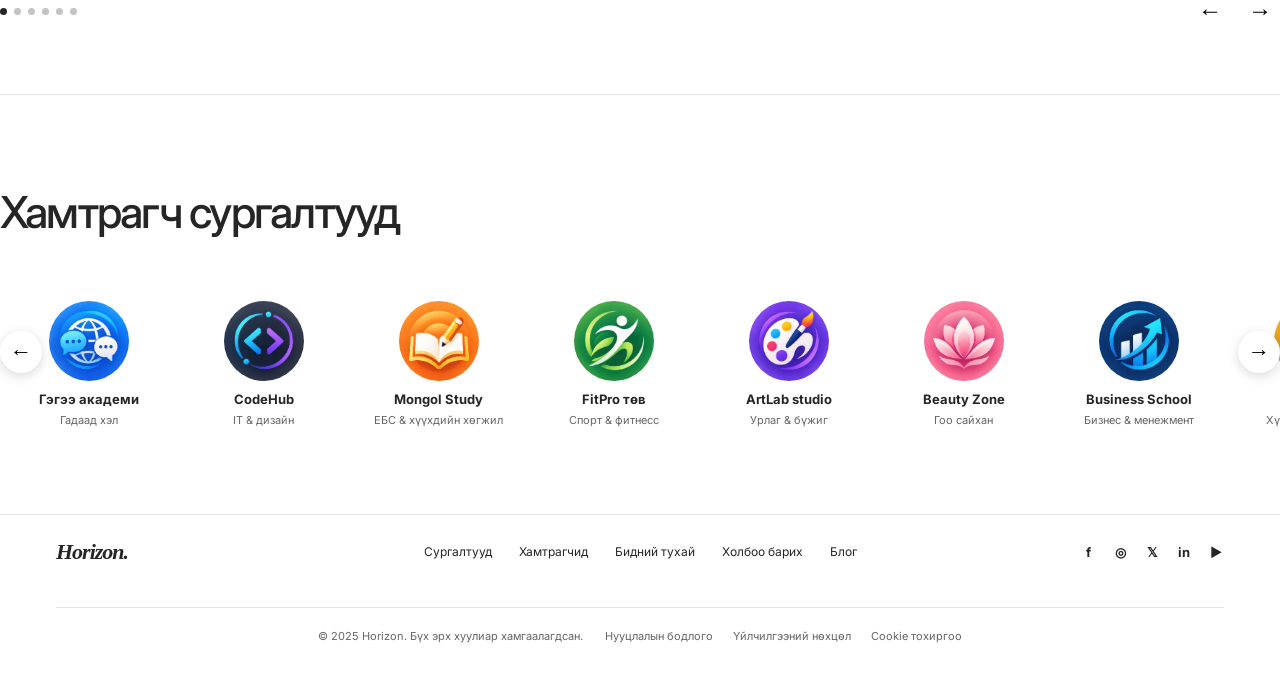
==== commit e5ef203d: "2026-10-01-02 Бүтэц загвар ер нь болсон" ====
--- a/index.html
+++ b/index.html
@@ -45,7 +45,7 @@
         </div>
       </section>
       <section id="courses" class="courses page-section">
-        <div class="section-intro"><span>Featured</span><h2>Хямдралтай сургалтууд</h2><p>Шинэ элсэлт авч эхэлж байна.</p></div>
+        <div class="section-intro"><h2>Хямдралтай сургалтууд</h2><p>Шинэ элсэлт авч эхэлж байна.</p></div>
         <a class="view-all" href="#footer">Дэлгэрэнгүй</a>
         <div class="course-carousel" aria-label="Хямдралтай сургалтууд">
           <div class="course-grid">
--- a/styles.css
+++ b/styles.css
@@ -42,12 +42,52 @@
 
 @media (max-width: 760px) { .partners { padding: 60px 20px 128px; }.partner-heading h2 { font-size: 34px; }.partner-carousel { margin-top: 50px; } }
 
+/* Compact partner section spacing */
+.partners { padding-bottom: 64px; }.partner-heading { padding: 12px 0; }.partner-heading h2 { margin: 8px 0; }.partner-carousel { margin-top: 32px; }
+@media (max-width: 760px) { .courses { padding-top: 48px; padding-bottom: 24px; }.courses::before { top: 24px; }.courses::after { bottom: 0; }.partners { padding: 24px 20px; }.partner-heading { padding-top: 0; }.partner-heading h2 { margin-top: 0; }.partner-carousel { margin-top: 32px; }.footer { padding-top: 24px; }.footer-bottom { margin-top: 24px; padding-top: 24px; } }
+
 /* Foreign-language course catalogue */
-.catalog-page { background: #f6f7f8; }.catalog-page .site-header { background: #fff; color: var(--ink); }.catalog-page .logo { color: inherit; }.catalog-container { width: min(1120px, calc(100% - 40px)); margin: 0 auto; }.catalog-heading { padding: 22px 0 28px; background: #f6f7f8; }.breadcrumbs { display: flex; gap: 9px; align-items: center; color: #63849d; font-size: 13px; }.breadcrumbs strong { color: var(--ink); }.breadcrumbs .breadcrumb-parent { color: #63849d; font-weight: 400; }.breadcrumbs .breadcrumb-parent[aria-current="page"] { color: var(--ink); font-weight: 700; }.catalog-heading h1 { margin: 14px 0 20px; font-size: 34px; font-weight: 500; letter-spacing: -.04em; line-height: 1.15; }.catalog-heading h1 span { color: #798696; font-weight: 400; letter-spacing: -.02em; }.catalog-category-nav { display: grid; grid-template-columns: repeat(4, 1fr); gap: 28px; }.catalog-category-nav[hidden] { display: none; }.catalog-category-nav div { display: grid; align-content: start; gap: 9px; }.catalog-category-nav a { color: var(--ink); font-size: 13px; line-height: 1.35; }.catalog-category-nav .category-count { color: #798696; font-weight: 400; }.catalog-category-nav a:hover { color: var(--blue); }.catalog-content { min-height: 900px; padding: 64px 0 100px; }.catalog-kicker { font-size: 12px; font-weight: 600; }.catalog-content h2 { margin: 10px 0 26px; font-size: 30px; font-weight: 500; }.catalog-layout { display: grid; grid-template-columns: 265px minmax(0, 1fr); gap: 28px; align-items: start; }.course-filters { padding: 18px; border: 1px solid #d9dce0; border-radius: 10px; background: #fff; box-shadow: 0 2px 8px rgb(0 0 0 / 4%); }.filter-title { display: flex; justify-content: space-between; align-items: center; margin-bottom: 14px; font-size: 14px; }.filter-title button { border: 0; background: transparent; font-size: 20px; cursor: pointer; }.filter-search { display: flex; align-items: center; gap: 8px; padding: 6px 9px; border: 1px solid #d4d9df; border-radius: 5px; color: #67717b; }.filter-search input { width: 100%; border: 0; outline: 0; font: inherit; }.course-filters fieldset { display: grid; gap: 5px; margin: 16px 0 0; padding: 0; border: 0; }.course-filters .filter-group { padding-top: 2px; border-top: 1px solid #edf0f2; }.course-filters .filter-group:first-of-type { padding-top: 0; border-top: 0; }.course-filters legend { margin-bottom: 6px; font-size: 12px; font-weight: 700; }.course-filters label { color: #30363b; font-size: 12px; }.course-filters input[type="checkbox"] { margin: 0 6px 0 0; accent-color: var(--blue); }.price-range { display: flex; justify-content: space-between; font-size: 11px; }.range { width: 100%; accent-color: var(--blue); }.filter-button { width: 100%; margin-top: 18px; padding: 8px; border: 0; border-radius: 5px; background: var(--blue); color: #fff; font-weight: 600; cursor: pointer; }.catalog-results { display: grid; gap: 14px; }.catalog-course-card { display: grid; grid-template-columns: 170px minmax(0, 1fr); gap: 18px; padding: 14px; border: 1px solid #d9dce0; border-radius: 10px; background: #fff; box-shadow: 0 2px 8px rgb(0 0 0 / 4%); cursor: pointer; }.catalog-course-card[hidden] { display: none; }.catalog-course-card > img { width: 170px; height: 142px; border-radius: 6px; object-fit: cover; }.catalog-card__body { min-width: 0; }.catalog-card__body h3 { margin: 2px 0 6px; font-size: 18px; line-height: 1.2; }.provider, .course-meta, .rating { margin: 0 0 5px; font-size: 12px; }.provider { color: #555; }.rating { color: #e4aa22; letter-spacing: 1px; }.rating span { color: #333; letter-spacing: 0; }.course-meta { color: #495057; }.course-action { display: flex; justify-content: space-between; align-items: center; gap: 14px; margin-top: 12px; }.course-action a { padding: 8px 40px; border-radius: 5px; background: var(--blue); color: #fff; font-weight: 600; }.course-action strong { font-size: 14px; white-space: nowrap; }.pagination { display: flex; justify-content: center; align-items: center; gap: 7px; margin-top: 16px; }.pagination[hidden] { display: none; }.pagination button { min-width: 30px; padding: 6px 9px; border: 1px solid #d6dadd; border-radius: 5px; background: #fff; cursor: pointer; }.pagination button:disabled { color: #9da5ad; cursor: default; }.pagination .is-current { border-color: #668aad; background: #eaf2fa; }.sr-only { position: absolute; width: 1px; height: 1px; overflow: hidden; clip: rect(0, 0, 0, 0); white-space: nowrap; }
+.catalog-page { background: #f6f7f8; }.catalog-page .site-header { background: #fff; color: var(--ink); }.catalog-page .logo { color: inherit; }.catalog-container { width: min(1120px, calc(100% - 40px)); margin: 0 auto; }.catalog-heading { padding: 22px 0 28px; background: #f6f7f8; }.breadcrumbs { display: flex; gap: 9px; align-items: center; color: #63849d; font-size: 13px; }.breadcrumbs strong { color: var(--ink); }.breadcrumbs .breadcrumb-parent { color: #63849d; font-weight: 400; }.breadcrumbs .breadcrumb-parent[aria-current="page"] { color: var(--ink); font-weight: 700; }.catalog-heading h1 { margin: 14px 0 20px; font-size: 34px; font-weight: 500; letter-spacing: -.04em; line-height: 1.15; }.catalog-heading h1 span { color: #798696; font-weight: 400; letter-spacing: -.02em; }.catalog-category-nav { display: grid; grid-template-columns: repeat(4, 1fr); gap: 28px; }.catalog-category-nav[hidden] { display: none; }.catalog-heading:has(.catalog-category-nav[hidden]) { padding-bottom: 0; }.catalog-heading:has(.catalog-category-nav[hidden]) + .catalog-content { padding-top: 28px; }.catalog-category-nav div { display: grid; align-content: start; gap: 9px; }.catalog-category-nav a { color: var(--ink); font-size: 13px; line-height: 1.35; }.catalog-category-nav .category-count { color: #798696; font-weight: 400; }.catalog-category-nav a:hover { color: var(--blue); }.catalog-content { min-height: 900px; padding: 64px 0 100px; }.catalog-kicker { font-size: 12px; font-weight: 600; }.catalog-content h2 { margin: 10px 0 26px; font-size: 30px; font-weight: 500; }.catalog-layout { display: grid; grid-template-columns: 265px minmax(0, 1fr); gap: 28px; align-items: start; }.course-filters { padding: 18px; border: 1px solid #d9dce0; border-radius: 10px; background: #fff; box-shadow: 0 2px 8px rgb(0 0 0 / 4%); }.filter-title { display: flex; justify-content: space-between; align-items: center; margin-bottom: 14px; font-size: 14px; }.filter-title button { border: 0; background: transparent; font-size: 20px; cursor: pointer; }.filter-search { display: flex; align-items: center; gap: 8px; padding: 6px 9px; border: 1px solid #d4d9df; border-radius: 5px; color: #67717b; }.filter-search input { width: 100%; border: 0; outline: 0; font: inherit; }.course-filters fieldset { display: grid; gap: 5px; margin: 16px 0 0; padding: 0; border: 0; }.course-filters .filter-group { padding-top: 2px; border-top: 1px solid #edf0f2; }.course-filters .filter-group:first-of-type { padding-top: 0; border-top: 0; }.course-filters legend { margin-bottom: 6px; font-size: 12px; font-weight: 700; }.course-filters label { color: #30363b; font-size: 12px; }.course-filters input[type="checkbox"] { margin: 0 6px 0 0; accent-color: var(--blue); }.price-range { display: flex; justify-content: space-between; font-size: 11px; }.range { width: 100%; accent-color: var(--blue); }.filter-button { width: 100%; margin-top: 18px; padding: 8px; border: 0; border-radius: 5px; background: var(--blue); color: #fff; font-weight: 600; cursor: pointer; }.catalog-results { display: grid; gap: 14px; }.catalog-course-card { display: grid; grid-template-columns: 170px minmax(0, 1fr); gap: 18px; padding: 14px; border: 1px solid #d9dce0; border-radius: 10px; background: #fff; box-shadow: 0 2px 8px rgb(0 0 0 / 4%); cursor: pointer; }.catalog-course-card[hidden] { display: none; }.catalog-course-card > img { width: 170px; height: 142px; border-radius: 6px; object-fit: cover; }.catalog-card__body { min-width: 0; }.catalog-card__body h3 { margin: 2px 0 6px; font-size: 18px; line-height: 1.2; }.provider, .course-meta, .rating { margin: 0 0 5px; font-size: 12px; }.provider { color: #555; }.rating { color: #e4aa22; letter-spacing: 1px; }.rating span { color: #333; letter-spacing: 0; }.course-meta { color: #495057; }.course-action { display: flex; justify-content: space-between; align-items: center; gap: 14px; margin-top: 12px; }.course-action a { padding: 8px 40px; border-radius: 5px; background: var(--blue); color: #fff; font-weight: 600; }.course-action strong { font-size: 14px; white-space: nowrap; }.pagination { display: flex; justify-content: center; align-items: center; gap: 7px; margin-top: 16px; }.pagination[hidden] { display: none; }.pagination button { min-width: 30px; padding: 6px 9px; border: 1px solid #d6dadd; border-radius: 5px; background: #fff; cursor: pointer; }.pagination button:disabled { color: #9da5ad; cursor: default; }.pagination .is-current { border-color: #668aad; background: #eaf2fa; }.sr-only { position: absolute; width: 1px; height: 1px; overflow: hidden; clip: rect(0, 0, 0, 0); white-space: nowrap; }
+
+.course-filters { padding: 20px; }.filter-title { margin-bottom: 16px; }.filter-title > div { display: grid; gap: 3px; }.filter-title strong { font-size: 15px; }.filter-title span { color: #737d87; font-size: 11px; font-weight: 400; }.filter-reset { padding: 3px 0 !important; color: #527fa7; font-size: 12px !important; font-weight: 600; }.filter-search { gap: 9px; padding: 10px 11px; border-radius: 7px; background: #f8fafc; }.filter-search:focus-within { border-color: #4d8ac2; box-shadow: 0 0 0 3px rgb(77 138 194 / 12%); }.filter-search svg { width: 17px; height: 17px; fill: none; stroke: #66809a; stroke-width: 1.8; }.filter-search input { min-width: 0; font-size: 12px; background: transparent; }.course-filters fieldset { margin-top: 18px; }.course-filters .filter-group { padding-top: 14px; }.course-filters legend { color: #222b33; font-size: 12px; }.course-filters label { display: flex; align-items: center; min-height: 20px; }.filter-button { margin-top: 20px; padding: 10px; border-radius: 7px; font-size: 13px; }.filter-button::before { content: "⌕"; margin-right: 7px; font-size: 15px; }
+
+/* Shared vertical rhythm for page breadcrumbs, titles, and category lists */
+.breadcrumbs { gap: 8px; }.catalog-heading, .detail-heading { padding-top: 22px; padding-bottom: 24px; }.catalog-heading h1 { margin: 14px 0 18px; }.detail-heading h1 { margin: 14px 0 0; }.catalog-category-nav { row-gap: 10px; }.catalog-content { padding-top: 36px; }.catalog-heading:has(.catalog-category-nav[hidden]) + .catalog-content { padding-top: 28px; }
 
 @media (max-width: 760px) { .catalog-page .main-nav { display: none; }.catalog-heading { padding: 26px 0; }.catalog-heading h1 { font-size: 29px; }.catalog-category-nav { grid-template-columns: 1fr 1fr; gap: 18px; }.catalog-category-nav a { font-size: 12px; }.catalog-content { padding: 42px 0 70px; }.catalog-content h2 { font-size: 27px; }.catalog-layout { grid-template-columns: 1fr; }.course-filters { order: 0; }.catalog-course-card { grid-template-columns: 1fr; gap: 13px; }.catalog-course-card > img { width: 100%; height: 190px; }.catalog-card__body h3 { font-size: 17px; }.course-action a { padding-right: 20px; padding-left: 20px; } }
 
 /* Course detail */
 .detail-page { background: #f6f7f8; }.detail-container { width: min(1120px, calc(100% - 40px)); margin: 0 auto; }.detail-heading { padding: 26px 0 28px; background: #fff; }.detail-heading h1 { margin: 12px 0 0; font-size: 34px; font-weight: 500; letter-spacing: -.04em; }.detail-content { padding: 48px 0 92px; }.detail-layout { display: grid; grid-template-columns: minmax(0, 1fr) 250px; gap: 20px; align-items: start; }.course-gallery { overflow: hidden; border-radius: 10px; }.course-gallery__main { display: block; width: 100%; height: 440px; object-fit: cover; }.course-gallery__thumbs { display: grid; grid-template-columns: repeat(4, 1fr); gap: 8px; margin-top: 10px; }.course-gallery__thumbs img { width: 100%; height: 84px; border-radius: 6px; object-fit: cover; }.course-specs { margin: 22px 0; padding: 14px; border: 1px solid #d9dce0; border-radius: 10px; background: #fff; }.course-specs div { display: grid; grid-template-columns: 150px 1fr; gap: 12px; padding: 6px 0; border-bottom: 1px solid #e8ebee; font-size: 13px; }.course-specs div:last-child { border-bottom: 0; }.course-specs dt { font-weight: 700; }.course-specs dd { margin: 0; }.course-description { max-width: 740px; }.course-description h2 { margin: 0 0 10px; font-size: 24px; }.course-description p { margin: 8px 0; font-size: 14px; line-height: 1.55; }.detail-sidebar { display: grid; gap: 12px; }.detail-price-card, .provider-card { padding: 16px; border: 1px solid #d9dce0; border-radius: 10px; background: #fff; }.detail-price-card { display: grid; gap: 9px; }.detail-price-card > strong { font-size: 22px; }.detail-price-card small { font-size: 13px; font-weight: 500; }.detail-price-card a { display: block; padding: 9px; border-radius: 6px; color: #fff; text-align: center; font-weight: 600; }.detail-call { background: #db3c34; }.detail-register { background: var(--blue); }.provider-card h2 { margin: 0; font-size: 18px; }.provider-card > p { font-size: 12px; line-height: 1.5; }.provider-mark { display: grid; width: 58px; height: 58px; margin: 14px 0; place-items: center; border-radius: 50%; background: #e6f0fb; color: var(--blue); font-size: 20px; font-weight: 700; }.provider-stats { display: grid; grid-template-columns: 1fr 1fr; gap: 10px; padding: 12px 0; border-top: 1px solid #e5e8eb; }.provider-stats span { display: grid; font-size: 10px; }.provider-stats b { font-size: 18px; }.provider-progress { display: grid; gap: 5px; font-size: 11px; }.provider-progress i { height: 6px; overflow: hidden; border-radius: 99px; background: #e7eaf0; }.provider-progress b { display: block; width: 88%; height: 100%; background: var(--blue); }.provider-card > a { display: block; margin-top: 14px; padding: 8px; border: 1px solid #ced5dc; border-radius: 6px; text-align: center; font-weight: 600; }
 
+.detail-price-card a, .detail-price-card button { display: block; width: 100%; padding: 9px; border: 0; border-radius: 6px; color: #fff; text-align: center; font: inherit; font-weight: 600; cursor: pointer; }.course-gallery__stage { position: relative; overflow: hidden; border-radius: 10px; }.course-gallery__main { border-radius: 0; }.gallery-control { position: absolute; top: 50%; z-index: 1; width: 48px; height: 72px; padding: 0; border: 0; border-radius: 8px; background: rgb(255 255 255 / 0%); color: #0877e8; font-size: 68px; font-weight: 300; line-height: .7; cursor: pointer; transform: translateY(-50%); transition: background .2s ease, color .2s ease; }.gallery-control:hover, .gallery-control:focus-visible { background: rgb(255 255 255 / 86%); color: #0662bf; outline: 0; }.gallery-control--previous { left: 14px; }.gallery-control--next { right: 14px; }.course-gallery__thumbs { margin-top: 10px; }.gallery-thumb { min-width: 0; padding: 0; overflow: hidden; border: 2px solid transparent; border-radius: 7px; background: transparent; cursor: pointer; }.gallery-thumb.is-active { border-color: var(--blue); }.gallery-thumb:focus-visible { border-color: #075db5; outline: 3px solid rgb(7 93 181 / 18%); }.course-gallery__thumbs img { display: block; width: 100%; height: 80px; border-radius: 4px; }.provider-contact { display: grid; gap: 3px; padding: 9px 0; border-top: 1px solid #e5e8eb; border-bottom: 1px solid #e5e8eb; }.provider-contact span { color: #6d7883; font-size: 10px; }.provider-contact a { color: var(--blue); font-size: 11px; overflow-wrap: anywhere; }.registration-dialog { width: min(440px, calc(100% - 32px)); padding: 0; border: 0; border-radius: 12px; box-shadow: 0 18px 48px rgb(0 0 0 / 24%); }.registration-dialog::backdrop { background: rgb(18 29 39 / 50%); }.registration-form { display: grid; gap: 14px; padding: 24px; }.registration-form__heading { display: flex; justify-content: space-between; gap: 18px; align-items: start; }.registration-form h2 { margin: 0 0 5px; font-size: 20px; }.registration-form p { margin: 0; color: #64717d; font-size: 12px; line-height: 1.45; }.dialog-close { width: 28px; height: 28px; border: 0; border-radius: 50%; background: #eef2f6; color: #3a4855; font-size: 20px; line-height: 1; cursor: pointer; }.registration-form label { display: grid; gap: 6px; color: #27333d; font-size: 12px; font-weight: 600; }.registration-form label span { color: #77838d; font-weight: 400; }.registration-form input, .registration-form textarea { width: 100%; box-sizing: border-box; padding: 10px; border: 1px solid #d3dbe3; border-radius: 6px; color: var(--ink); font: inherit; font-size: 13px; resize: vertical; }.registration-form input:focus, .registration-form textarea:focus { border-color: #4783b9; outline: 3px solid rgb(71 131 185 / 13%); }.registration-submit { padding: 11px; border: 0; border-radius: 6px; background: var(--blue); color: #fff; font: inherit; font-weight: 600; cursor: pointer; }
+
 @media (max-width: 760px) { .detail-page .main-nav { display: none; }.detail-heading h1 { font-size: 29px; }.detail-content { padding: 30px 0 62px; }.detail-layout { grid-template-columns: 1fr; }.course-gallery__main { height: 280px; }.course-gallery__thumbs img { height: 58px; }.course-specs div { grid-template-columns: 1fr; gap: 2px; }.detail-sidebar { grid-row: 1; }.course-description h2 { font-size: 22px; } }
+@media (max-width: 760px) { .detail-page .breadcrumbs { flex-wrap: wrap; column-gap: 8px; row-gap: 5px; }.detail-page .breadcrumbs a { white-space: nowrap; }.detail-page .breadcrumbs strong, .detail-page .breadcrumbs span:has(+ strong) { display: none; } }
+
+.filter-wizard-controls { display: none; }
+@media (max-width: 760px) { .course-filters.is-wizard-active .filter-search, .course-filters.is-wizard-active fieldset { display: none; }.course-filters.is-wizard-active[data-wizard-filter="category"] [data-filter-group="category"], .course-filters.is-wizard-active[data-wizard-filter="location"] [data-filter-group="location"], .course-filters.is-wizard-active[data-wizard-filter="format"] [data-filter-group="format"], .course-filters.is-wizard-active[data-wizard-filter="level"] [data-filter-group="level"], .course-filters.is-wizard-active[data-wizard-filter="price"] fieldset:not([data-filter-group]) { display: grid; }.course-filters.is-wizard-active .filter-category { gap: 7px; }.course-filters.is-wizard-active .filter-button { display: none; }.filter-wizard-controls { display: grid; grid-template-columns: auto 1fr auto auto; gap: 7px; align-items: center; margin-top: 22px; }.filter-wizard-controls button { padding: 8px 9px; border: 1px solid #d3dbe3; border-radius: 6px; background: #fff; color: #3c5468; font: inherit; font-size: 12px; font-weight: 600; cursor: pointer; }.filter-wizard-controls [data-filter-wizard-progress] { color: #74818c; font-size: 11px; text-align: center; }.filter-wizard-next { border-color: var(--blue) !important; background: var(--blue) !important; color: #fff !important; }.course-filters.is-wizard-active[data-wizard-step="0"] .filter-wizard-back { visibility: hidden; } }
+
+@media (max-width: 760px) { .course-filters.is-wizard-active { display: flex; flex-direction: column; box-sizing: border-box; min-height: 350px; }.course-filters.is-wizard-active fieldset { min-height: 150px; align-content: start; }.course-filters.is-wizard-active .filter-category { grid-template-columns: repeat(2, minmax(0, 1fr)); column-gap: 12px; }.course-filters.is-wizard-active .filter-category legend { grid-column: 1 / -1; }.course-filters.is-wizard-active .filter-wizard-controls { margin-top: auto; } }
+
+@media (max-width: 760px) { .catalog-page .catalog-heading:has(.catalog-category-nav:not([hidden])) { padding-bottom: 12px; }.catalog-page .catalog-heading:has(.catalog-category-nav:not([hidden])) + .catalog-content { padding-top: 16px; }.catalog-page .catalog-heading:has(.catalog-category-nav[hidden]) + .catalog-content { padding-top: 10px; } }
+
+/* Keep the page-to-footer divider rhythm consistent on every mobile page */
+@media (max-width: 760px) { .catalog-content, .detail-content { padding-bottom: 24px; }.footer { padding-top: 24px; padding-bottom: 24px; } }
+
+/* Shared breadcrumb spacing across desktop, tablet, and mobile */
+.catalog-heading, .detail-heading { --breadcrumb-vertical-space: 22px; padding-top: var(--breadcrumb-vertical-space); }.catalog-heading h1, .detail-heading h1 { margin-top: var(--breadcrumb-vertical-space); }
+
+/* Match catalogue and footer spacing to the mobile rhythm on every screen size */
+.catalog-page .catalog-heading:has(.catalog-category-nav:not([hidden])) { padding-bottom: 12px; }.catalog-page .catalog-heading:has(.catalog-category-nav:not([hidden])) + .catalog-content { padding-top: 16px; }.catalog-page .catalog-heading:has(.catalog-category-nav[hidden]) + .catalog-content { padding-top: 10px; }.catalog-content, .detail-content { padding-bottom: 24px; }.footer { padding-top: 24px; padding-bottom: 24px; }
+
+@media (max-width: 760px) { .detail-sidebar { grid-row: auto; } }
+
+@media (max-width: 760px) { .catalog-page .main-nav.is-open, .detail-page .main-nav.is-open { display: flex; } }
+
+@media (max-width: 760px) { .course-filters.is-wizard-complete { display: none; } }
+
+/* Highlight the first promoted course in every category. */
+.catalog-course-card { position: relative; }.catalog-course-card.is-featured::before { content: "Онцгой"; position: absolute; z-index: 1; top: 24px; right: 24px; padding: 6px 10px; border-radius: 8px; background: #08bf16; color: #fff; font-size: 12px; font-weight: 700; line-height: 1; box-shadow: 0 2px 6px rgb(0 0 0 / 14%); }
+
+/* Catalogue pagination follows the lighter numbered navigation style. */
+.pagination { gap: 8px; margin-top: 30px; }.pagination button { min-width: 32px; padding: 8px 10px; border: 0; border-radius: 9px; background: transparent; color: var(--ink); font-size: 13px; }.pagination .is-current { border: 1px solid #d4dbe2; background: #fff; color: var(--ink); }.pagination button[data-direction] { padding: 8px 4px; font-size: 0; }.pagination button[data-direction]::after { font-size: 13px; }.pagination button[data-direction="previous"]::after { content: "‹ Өмнөх"; }.pagination button[data-direction="next"]::after { content: "Дараагийн ›"; }.pagination button:disabled { color: #9da5ad; background: transparent; }
